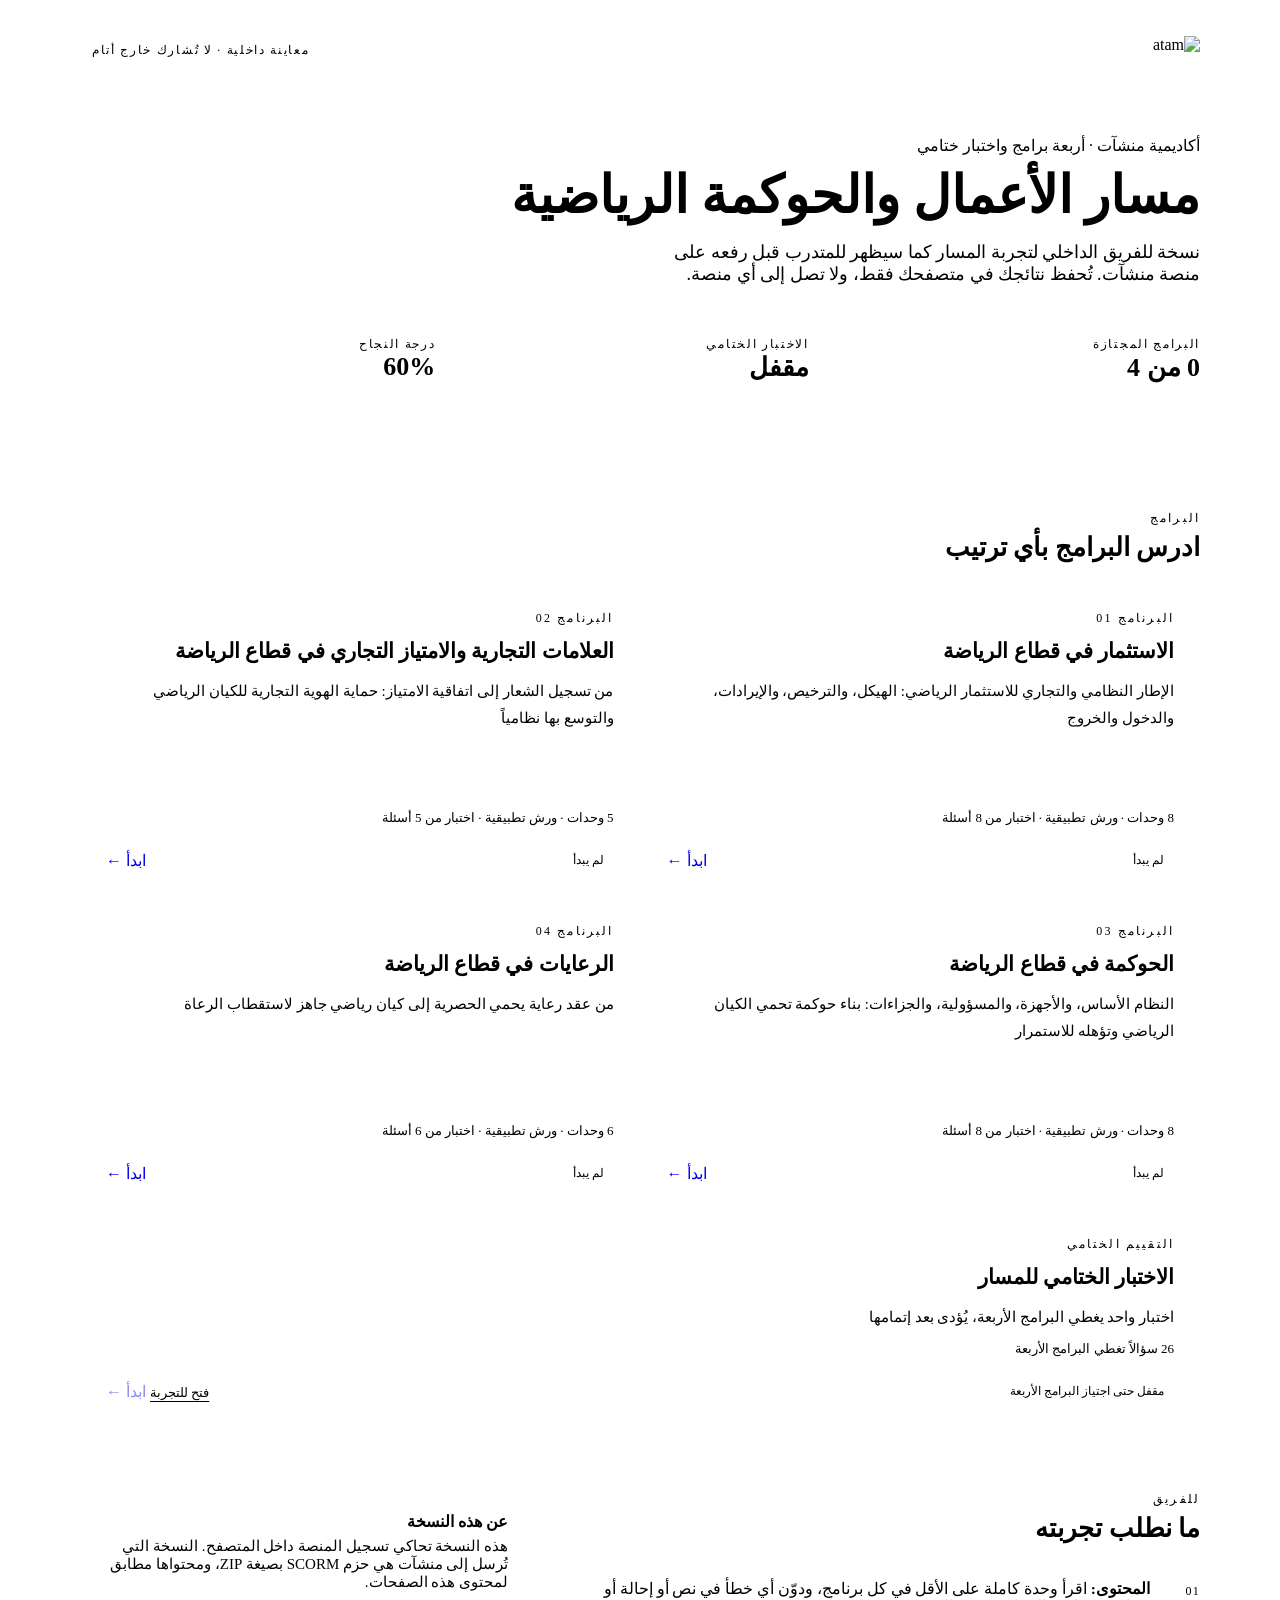
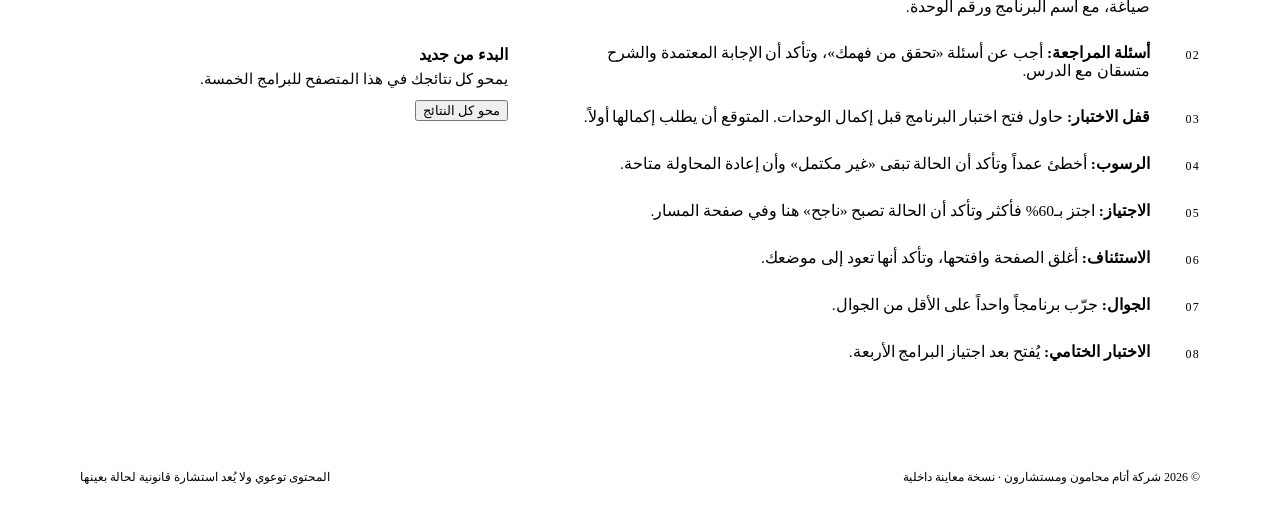
==== index.html @ c855ffda "Add track home page and repository files" ====
<!DOCTYPE html>
<html lang="ar" dir="rtl">
<head>
<meta charset="utf-8">
<meta name="robots" content="noindex,nofollow">
<meta name="viewport" content="width=device-width, initial-scale=1">
<title>مسار الأعمال والحوكمة الرياضية · معاينة داخلية · أتام</title>
<link rel="stylesheet" href="assets/player.css">
<style>
body{background:var(--graphite)}
.wrap{max-width:1120px;margin:0 auto;padding:0 24px}
.hero{position:relative;overflow:hidden;border-bottom:1px solid var(--line);background:var(--ink) center 20%/cover no-repeat}
.hero::before{content:"";position:absolute;inset:0;background:linear-gradient(0deg,var(--graphite) 8%,rgba(6,9,10,.86) 55%,rgba(6,9,10,.6))}
.hero .wrap{position:relative;padding:28px 24px 56px}
.top{display:flex;justify-content:space-between;align-items:center;gap:16px;margin-bottom:72px}
.top img{height:28px}
.flag{font-size:12px;letter-spacing:.14em;color:var(--steel);border:1px solid var(--line-strong);padding:6px 12px}
.hero h1{font-size:clamp(32px,5vw,52px);line-height:1.2;color:var(--mist);margin:10px 0 14px;font-weight:700}
.hero p.lead{font-size:18px;color:var(--steel);max-width:62ch;margin:0}
.sum{display:grid;grid-template-columns:repeat(3,1fr);border-top:1px solid var(--line-soft);border-bottom:1px solid var(--line-soft);margin-top:36px}
.sum div{padding:16px 0 16px 18px}.sum div+div{border-right:1px solid var(--line-soft);padding-right:18px}
.sum b{display:block;font-size:12px;letter-spacing:.14em;color:var(--steel);font-weight:500}
.sum span{font-size:26px;color:var(--mist);font-weight:600}
section.block{padding:56px 0 8px}
.grid{display:grid;grid-template-columns:repeat(2,1fr);gap:1px;background:var(--line);border:1px solid var(--line)}
.card{background:var(--charcoal);padding:26px;display:flex;flex-direction:column;gap:10px;min-height:260px;position:relative}
.card .n{font-size:12px;letter-spacing:.18em;color:var(--steel)}
.card h3{margin:0;font-size:21px;line-height:1.5;color:var(--mist)}
.card p{margin:0;font-size:15px;color:var(--quiet);line-height:1.8}
.card .meta{font-size:13px;color:var(--steel);margin-top:auto}
.card .foot2{display:flex;justify-content:space-between;align-items:center;gap:12px;border-top:1px solid var(--line);padding-top:14px}
.chip{font-size:12px;padding:3px 10px;border:1px solid var(--line-strong);color:var(--quiet)}
.chip.passed{border-color:var(--ok);color:#9cc9b8}
.chip.incomplete{border-color:var(--petroleum);color:#9fbcc5}
.card.exam{grid-column:1 / -1;border-right:2px solid var(--petroleum);min-height:0}
.card.locked .btn.primary{opacity:.45;pointer-events:none}
.unlock{all:unset;cursor:pointer;font-size:13px;color:var(--steel);text-decoration:underline;text-underline-offset:4px}
a.btn{text-decoration:none;display:inline-block}
.checks{counter-reset:c;list-style:none;padding:0;margin:0;border-top:1px solid var(--line)}
.checks li{counter-increment:c;display:grid;grid-template-columns:40px 1fr;gap:10px;padding:14px 0;border-bottom:1px solid var(--line);font-size:15.5px}
.checks li::before{content:counter(c,decimal-leading-zero);color:var(--steel);font-size:12px;letter-spacing:.1em;padding-top:4px}
.checks b{color:var(--mist);font-weight:600}
.two{display:grid;grid-template-columns:1.4fr 1fr;gap:40px}
.note{background:var(--charcoal);border:1px solid var(--line);border-right:2px solid var(--steel);padding:20px 22px;font-size:15px}
.note h4{margin:0 0 6px;color:var(--mist);font-size:16px}
.h2{font-size:12px;letter-spacing:.18em;color:var(--steel);margin:0 0 6px}
.h2b{font-size:26px;color:var(--mist);margin:0 0 22px;font-weight:600}
.pagefoot{margin-top:64px;padding:22px 0;border-top:1px solid var(--line);font-size:12px;color:var(--quiet);display:flex;justify-content:space-between;gap:12px;flex-wrap:wrap}
@media (max-width:860px){.grid,.two{grid-template-columns:1fr}.sum{grid-template-columns:1fr}.sum div+div{border-right:0;border-top:1px solid var(--line-soft);padding-right:0}.top{margin-bottom:40px}}
</style>
</head>
<body>
<header class="hero" id="hero">
  <div class="wrap">
    <div class="top"><img src="assets/img/atam-wordmark-white.png" alt="atam"><span class="flag">معاينة داخلية · لا تُشارك خارج أتام</span></div>
    <div class="eyebrow">أكاديمية منشآت · أربعة برامج واختبار ختامي</div>
    <h1>مسار الأعمال والحوكمة الرياضية</h1>
    <p class="lead">نسخة للفريق الداخلي لتجربة المسار كما سيظهر للمتدرب قبل رفعه على منصة منشآت. تُحفظ نتائجك في متصفحك فقط، ولا تصل إلى أي منصة.</p>
    <div class="sum">
      <div><b>البرامج المجتازة</b><span id="sPassed">0 من 4</span></div>
      <div><b>الاختبار الختامي</b><span id="sExam">مقفل</span></div>
      <div><b>درجة النجاح</b><span>60%</span></div>
    </div>
  </div>
</header>

<main class="wrap">
  <section class="block">
    <div class="h2">البرامج</div>
    <div class="h2b">ادرس البرامج بأي ترتيب</div>
    <div class="grid" id="grid"></div>
  </section>

  <section class="block">
    <div class="two">
      <div>
        <div class="h2">للفريق</div>
        <div class="h2b">ما نطلب تجربته</div>
        <ol class="checks">
          <li><div><b>المحتوى:</b> اقرأ وحدة كاملة على الأقل في كل برنامج، ودوّن أي خطأ في نص أو إحالة أو صياغة، مع اسم البرنامج ورقم الوحدة.</div></li>
          <li><div><b>أسئلة المراجعة:</b> أجب عن أسئلة «تحقق من فهمك»، وتأكد أن الإجابة المعتمدة والشرح متسقان مع الدرس.</div></li>
          <li><div><b>قفل الاختبار:</b> حاول فتح اختبار البرنامج قبل إكمال الوحدات. المتوقع أن يطلب إكمالها أولاً.</div></li>
          <li><div><b>الرسوب:</b> أخطئ عمداً وتأكد أن الحالة تبقى «غير مكتمل» وأن إعادة المحاولة متاحة.</div></li>
          <li><div><b>الاجتياز:</b> اجتز بـ60% فأكثر وتأكد أن الحالة تصبح «ناجح» هنا وفي صفحة المسار.</div></li>
          <li><div><b>الاستئناف:</b> أغلق الصفحة وافتحها، وتأكد أنها تعود إلى موضعك.</div></li>
          <li><div><b>الجوال:</b> جرّب برنامجاً واحداً على الأقل من الجوال.</div></li>
          <li><div><b>الاختبار الختامي:</b> يُفتح بعد اجتياز البرامج الأربعة.</div></li>
        </ol>
      </div>
      <div>
        <div class="note"><h4>عن هذه النسخة</h4>
          هذه النسخة تحاكي تسجيل المنصة داخل المتصفح. النسخة التي تُرسل إلى منشآت هي حزم SCORM بصيغة ZIP، ومحتواها مطابق لمحتوى هذه الصفحات.
        </div>
        <div class="note" style="margin-top:14px"><h4>البدء من جديد</h4>
          يمحو كل نتائجك في هذا المتصفح للبرامج الخمسة.
          <div style="margin-top:12px"><button type="button" class="btn" id="resetAll">محو كل النتائج</button></div>
        </div>
      </div>
    </div>
  </section>

  <footer class="pagefoot">
    <span>© 2026 شركة أتام محامون ومستشارون · نسخة معاينة داخلية</span>
    <span>المحتوى توعوي ولا يُعد استشارة قانونية لحالة بعينها</span>
  </footer>
</main>

<script>
(function(){
  var M = [{"key": "p1", "id": "ATAM-SPORT-P01-INVESTMENT", "title": "الاستثمار في قطاع الرياضة", "num": "01", "tag": "الإطار النظامي والتجاري للاستثمار الرياضي: الهيكل، والترخيص، والإيرادات، والدخول والخروج", "units": 8, "q": 8, "cover": "assets/img/cover-01.jpg"}, {"key": "p2", "id": "ATAM-SPORT-P02-TRADEMARKS", "title": "العلامات التجارية والامتياز التجاري في قطاع الرياضة", "num": "02", "tag": "من تسجيل الشعار إلى اتفاقية الامتياز: حماية الهوية التجارية للكيان الرياضي والتوسع بها نظامياً", "units": 5, "q": 5, "cover": "assets/img/cover-06.jpg"}, {"key": "p3", "id": "ATAM-SPORT-P03-GOVERNANCE", "title": "الحوكمة في قطاع الرياضة", "num": "03", "tag": "النظام الأساس، والأجهزة، والمسؤولية، والجزاءات: بناء حوكمة تحمي الكيان الرياضي وتؤهله للاستمرار", "units": 8, "q": 8, "cover": "assets/img/cover-07.jpg"}, {"key": "p4", "id": "ATAM-SPORT-P04-SPONSORSHIPS", "title": "الرعايات في قطاع الرياضة", "num": "04", "tag": "من عقد رعاية يحمي الحصرية إلى كيان رياضي جاهز لاستقطاب الرعاة", "units": 6, "q": 6, "cover": "assets/img/cover-08.jpg"}, {"key": "exam", "id": "ATAM-SPORT-TRACK-FINAL", "title": "الاختبار الختامي للمسار", "num": "", "tag": "اختبار واحد يغطي البرامج الأربعة، يُؤدى بعد إتمامها", "units": 0, "q": 26, "cover": "assets/img/cover-01.jpg"}];
  var ST = { "not attempted": "لم يبدأ", "incomplete": "قيد الدراسة", "passed": "ناجح", "failed": "لم يجتز" };
  function lms(id){ try { return JSON.parse(localStorage.getItem("atam.preview.lms." + id) || "{}"); } catch(e){ return {}; } }
  function esc(s){ return String(s).replace(/[&<>"]/g, function(c){ return {"&":"&amp;","<":"&lt;",">":"&gt;",'"':"&quot;"}[c]; }); }
  document.getElementById("hero").style.backgroundImage = "url(" + M[0].cover + ")";
  var grid = document.getElementById("grid");
  var progs = M.filter(function(m){ return m.key !== "exam"; }), exam = M.filter(function(m){ return m.key === "exam"; })[0];
  var passed = progs.filter(function(m){ return lms(m.id)["cmi.core.lesson_status"] === "passed"; }).length;
  function card(m, isExam){
    var d = lms(m.id), st = d["cmi.core.lesson_status"] || "not attempted", sc = d["cmi.core.score.raw"];
    var locked = isExam && passed < 4 && st !== "passed";
    var label = st === "passed" ? "مراجعة البرنامج" : (st === "incomplete" ? "متابعة" : "ابدأ");
    var el = document.createElement("article");
    el.className = "card" + (isExam ? " exam" : "") + (locked ? " locked" : "");
    el.innerHTML = '<div class="n">' + (isExam ? "التقييم الختامي" : "البرنامج " + m.num) + '</div>' +
      '<h3>' + esc(m.title) + '</h3><p>' + esc(m.tag) + '</p>' +
      '<div class="meta">' + (isExam ? m.q + " سؤالاً تغطي البرامج الأربعة" : m.units + " وحدات · ورش تطبيقية · اختبار من " + m.q + " أسئلة") + '</div>' +
      '<div class="foot2"><span class="chip ' + st + '">' + (locked ? "مقفل حتى اجتياز البرامج الأربعة" : (ST[st] || st) + (sc ? " · " + sc + "%" : "")) + '</span>' +
      '<span>' + (locked ? '<button type="button" class="unlock">فتح للتجربة</button> ' : '') + '<a class="btn primary" href="' + m.key + '/">' + label + ' <span class="arr">←</span></a></span></div>';
    if (locked) el.querySelector(".unlock").onclick = function(){ location.href = m.key + "/"; };
    return el;
  }
  progs.forEach(function(m){ grid.appendChild(card(m, false)); });
  grid.appendChild(card(exam, true));
  document.getElementById("sPassed").textContent = passed + " من 4";
  var es = lms(exam.id)["cmi.core.lesson_status"];
  document.getElementById("sExam").textContent = es === "passed" ? "ناجح" : (passed === 4 ? "متاح" : "مقفل");
  document.getElementById("resetAll").onclick = function(){
    M.forEach(function(m){ try { localStorage.removeItem("atam.preview.lms." + m.id); localStorage.removeItem("atam." + m.id); } catch(e){} });
    location.reload();
  };
})();
</script>
</body>
</html>
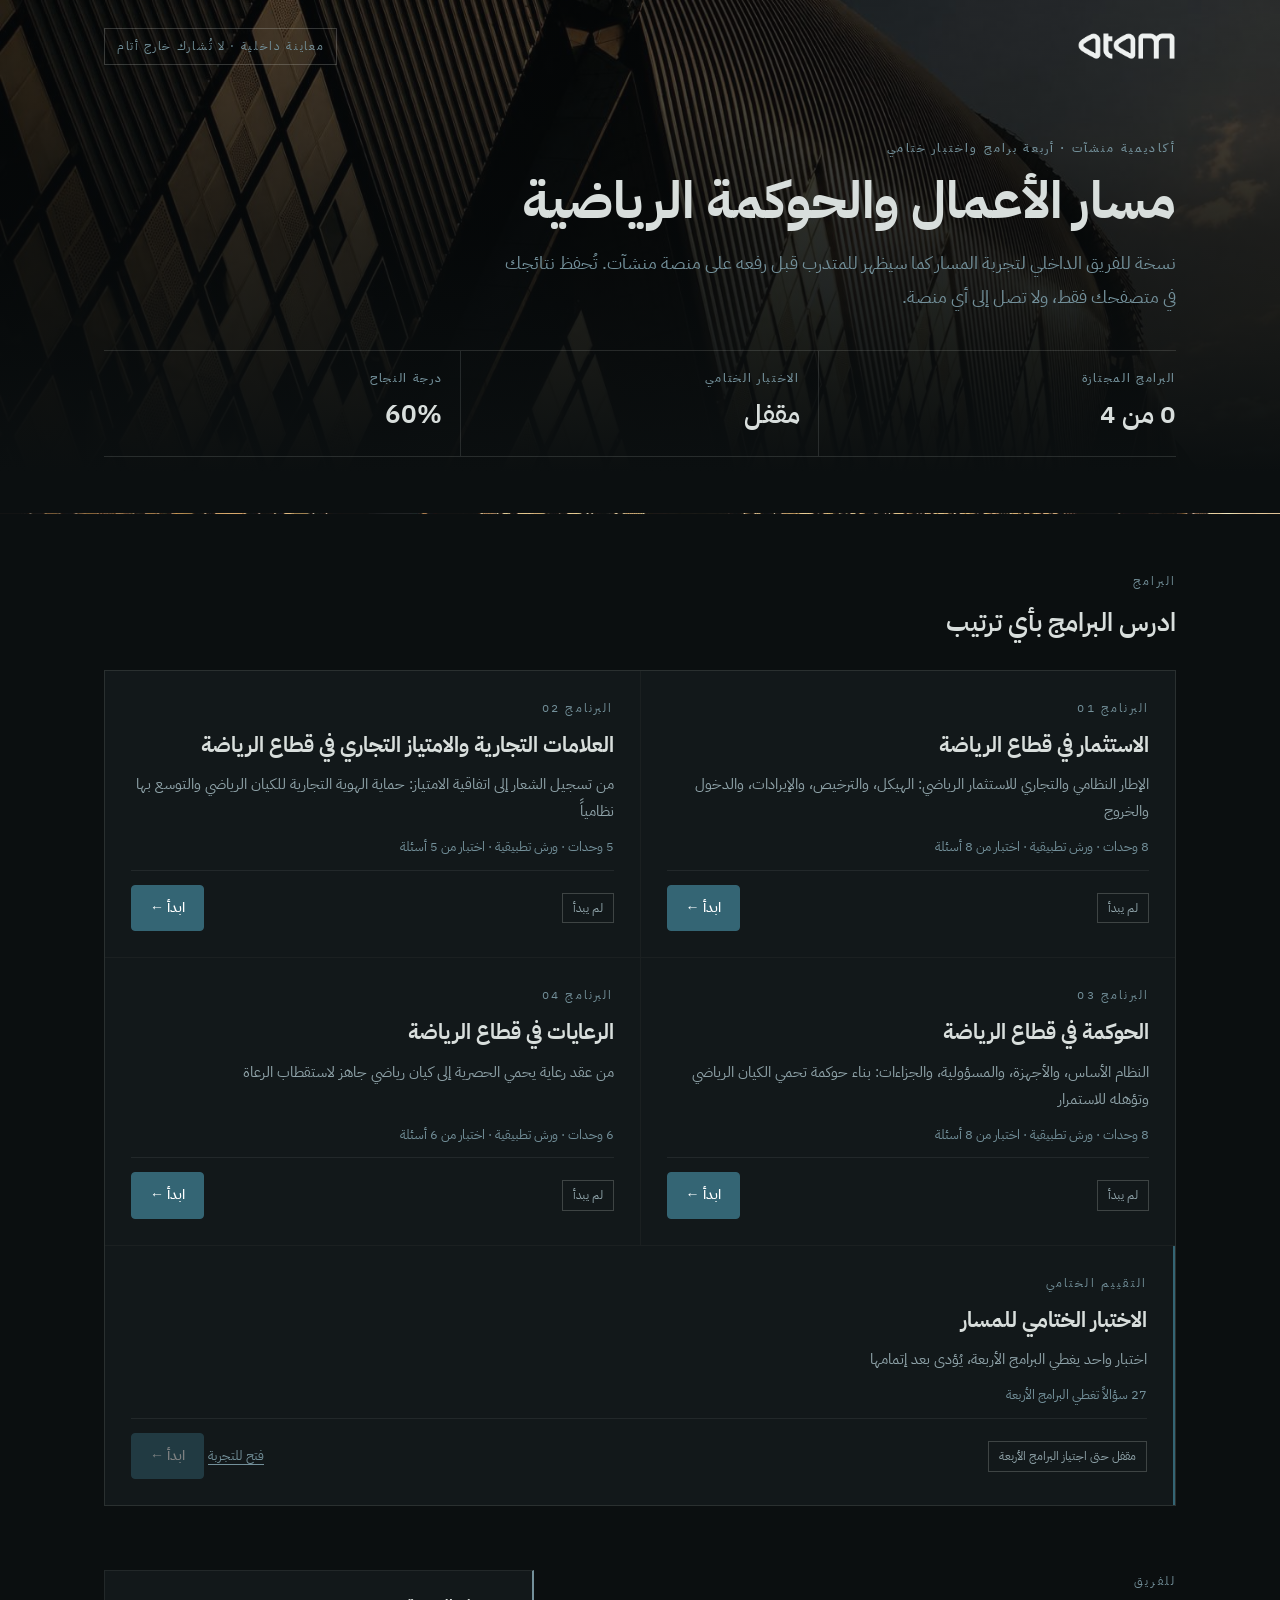
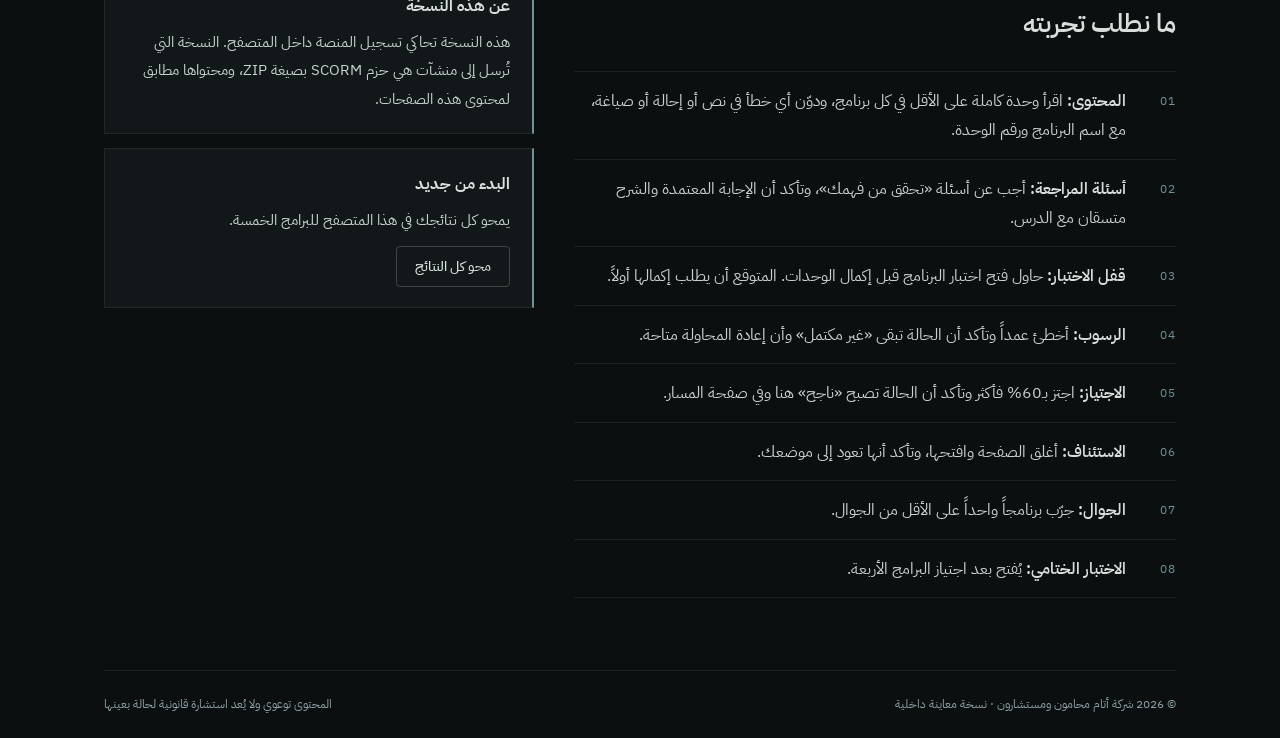
==== commit 2b68f670: "v1.1: index" ====
--- a/index.html
+++ b/index.html
@@ -107,7 +107,7 @@
 
 <script>
 (function(){
-  var M = [{"key": "p1", "id": "ATAM-SPORT-P01-INVESTMENT", "title": "الاستثمار في قطاع الرياضة", "num": "01", "tag": "الإطار النظامي والتجاري للاستثمار الرياضي: الهيكل، والترخيص، والإيرادات، والدخول والخروج", "units": 8, "q": 8, "cover": "assets/img/cover-01.jpg"}, {"key": "p2", "id": "ATAM-SPORT-P02-TRADEMARKS", "title": "العلامات التجارية والامتياز التجاري في قطاع الرياضة", "num": "02", "tag": "من تسجيل الشعار إلى اتفاقية الامتياز: حماية الهوية التجارية للكيان الرياضي والتوسع بها نظامياً", "units": 5, "q": 5, "cover": "assets/img/cover-06.jpg"}, {"key": "p3", "id": "ATAM-SPORT-P03-GOVERNANCE", "title": "الحوكمة في قطاع الرياضة", "num": "03", "tag": "النظام الأساس، والأجهزة، والمسؤولية، والجزاءات: بناء حوكمة تحمي الكيان الرياضي وتؤهله للاستمرار", "units": 8, "q": 8, "cover": "assets/img/cover-07.jpg"}, {"key": "p4", "id": "ATAM-SPORT-P04-SPONSORSHIPS", "title": "الرعايات في قطاع الرياضة", "num": "04", "tag": "من عقد رعاية يحمي الحصرية إلى كيان رياضي جاهز لاستقطاب الرعاة", "units": 6, "q": 6, "cover": "assets/img/cover-08.jpg"}, {"key": "exam", "id": "ATAM-SPORT-TRACK-FINAL", "title": "الاختبار الختامي للمسار", "num": "", "tag": "اختبار واحد يغطي البرامج الأربعة، يُؤدى بعد إتمامها", "units": 0, "q": 26, "cover": "assets/img/cover-01.jpg"}];
+  var M = [{"key": "p1", "id": "ATAM-SPORT-P01-INVESTMENT", "title": "الاستثمار في قطاع الرياضة", "num": "01", "tag": "الإطار النظامي والتجاري للاستثمار الرياضي: الهيكل، والترخيص، والإيرادات، والدخول والخروج", "units": 8, "q": 8, "cover": "assets/img/cover-01.jpg"}, {"key": "p2", "id": "ATAM-SPORT-P02-TRADEMARKS", "title": "العلامات التجارية والامتياز التجاري في قطاع الرياضة", "num": "02", "tag": "من تسجيل الشعار إلى اتفاقية الامتياز: حماية الهوية التجارية للكيان الرياضي والتوسع بها نظامياً", "units": 5, "q": 5, "cover": "assets/img/cover-06.jpg"}, {"key": "p3", "id": "ATAM-SPORT-P03-GOVERNANCE", "title": "الحوكمة في قطاع الرياضة", "num": "03", "tag": "النظام الأساس، والأجهزة، والمسؤولية، والجزاءات: بناء حوكمة تحمي الكيان الرياضي وتؤهله للاستمرار", "units": 8, "q": 8, "cover": "assets/img/cover-07.jpg"}, {"key": "p4", "id": "ATAM-SPORT-P04-SPONSORSHIPS", "title": "الرعايات في قطاع الرياضة", "num": "04", "tag": "من عقد رعاية يحمي الحصرية إلى كيان رياضي جاهز لاستقطاب الرعاة", "units": 6, "q": 6, "cover": "assets/img/cover-08.jpg"}, {"key": "exam", "id": "ATAM-SPORT-TRACK-FINAL", "title": "الاختبار الختامي للمسار", "num": "", "tag": "اختبار واحد يغطي البرامج الأربعة، يُؤدى بعد إتمامها", "units": 0, "q": 27, "cover": "assets/img/cover-01.jpg"}];
   var ST = { "not attempted": "لم يبدأ", "incomplete": "قيد الدراسة", "passed": "ناجح", "failed": "لم يجتز" };
   function lms(id){ try { return JSON.parse(localStorage.getItem("atam.preview.lms." + id) || "{}"); } catch(e){ return {}; } }
   function esc(s){ return String(s).replace(/[&<>"]/g, function(c){ return {"&":"&amp;","<":"&lt;",">":"&gt;",'"':"&quot;"}[c]; }); }
--- a/assets/player.css
+++ b/assets/player.css
@@ -0,0 +1,174 @@
+/* ATAM learning player. Fonts and images ship inside the package; no external requests. */
+@font-face{font-family:"Plex Arabic";src:url(fonts/ibm-plex-sans-arabic-arabic-400-normal.woff2) format("woff2");font-weight:400;font-display:swap;unicode-range:U+0600-06FF,U+0750-077F,U+0870-088E,U+0890-0891,U+0897-08E1,U+08E3-08FF,U+200C-200E,U+2010-2011,U+204F,U+2E41,U+FB50-FDFF,U+FE70-FE74,U+FE76-FEFC}
+@font-face{font-family:"Plex Arabic";src:url(fonts/ibm-plex-sans-arabic-arabic-500-normal.woff2) format("woff2");font-weight:500;font-display:swap;unicode-range:U+0600-06FF,U+0750-077F,U+0870-088E,U+0890-0891,U+0897-08E1,U+08E3-08FF,U+200C-200E,U+2010-2011,U+204F,U+2E41,U+FB50-FDFF,U+FE70-FE74,U+FE76-FEFC}
+@font-face{font-family:"Plex Arabic";src:url(fonts/ibm-plex-sans-arabic-arabic-600-normal.woff2) format("woff2");font-weight:600;font-display:swap;unicode-range:U+0600-06FF,U+0750-077F,U+0870-088E,U+0890-0891,U+0897-08E1,U+08E3-08FF,U+200C-200E,U+2010-2011,U+204F,U+2E41,U+FB50-FDFF,U+FE70-FE74,U+FE76-FEFC}
+@font-face{font-family:"Plex Arabic";src:url(fonts/ibm-plex-sans-arabic-arabic-700-normal.woff2) format("woff2");font-weight:700;font-display:swap;unicode-range:U+0600-06FF,U+0750-077F,U+0870-088E,U+0890-0891,U+0897-08E1,U+08E3-08FF,U+200C-200E,U+2010-2011,U+204F,U+2E41,U+FB50-FDFF,U+FE70-FE74,U+FE76-FEFC}
+@font-face{font-family:"Plex Arabic";src:url(fonts/ibm-plex-sans-arabic-latin-400-normal.woff2) format("woff2");font-weight:400;font-display:swap;unicode-range:U+0000-00FF,U+0131,U+0152-0153,U+02BB-02BC,U+02C6,U+02DA,U+02DC,U+2000-206F,U+20AC,U+2122,U+2191,U+2193,U+2212,U+2215,U+FEFF,U+FFFD}
+@font-face{font-family:"Plex Arabic";src:url(fonts/ibm-plex-sans-arabic-latin-500-normal.woff2) format("woff2");font-weight:500;font-display:swap;unicode-range:U+0000-00FF,U+0131,U+0152-0153,U+02BB-02BC,U+02C6,U+02DA,U+02DC,U+2000-206F,U+20AC,U+2122,U+2191,U+2193,U+2212,U+2215,U+FEFF,U+FFFD}
+@font-face{font-family:"Plex Arabic";src:url(fonts/ibm-plex-sans-arabic-latin-600-normal.woff2) format("woff2");font-weight:600;font-display:swap;unicode-range:U+0000-00FF,U+0131,U+0152-0153,U+02BB-02BC,U+02C6,U+02DA,U+02DC,U+2000-206F,U+20AC,U+2122,U+2191,U+2193,U+2212,U+2215,U+FEFF,U+FFFD}
+@font-face{font-family:"Plex Arabic";src:url(fonts/ibm-plex-sans-arabic-latin-700-normal.woff2) format("woff2");font-weight:700;font-display:swap;unicode-range:U+0000-00FF,U+0131,U+0152-0153,U+02BB-02BC,U+02C6,U+02DA,U+02DC,U+2000-206F,U+20AC,U+2122,U+2191,U+2193,U+2212,U+2215,U+FEFF,U+FFFD}
+
+:root{
+  --ink:#06090a; --graphite:#0b0f10; --charcoal:#12181a; --stone:#222a2c;
+  --petroleum:#346574; --petroleum-hi:#4a8394; --steel:#73909a; --mist:#d8dedc; --paper:#eef1f0;
+  --text:#c9d1cf; --quiet:#8fa3a9;
+  --line:rgba(216,222,220,.08); --line-soft:rgba(216,222,220,.14); --line-strong:rgba(216,222,220,.22);
+  --ok:#5f9a86; --ok-bg:rgba(95,154,134,.10); --bad:#b0736c; --bad-bg:rgba(176,115,108,.10);
+  --ease:cubic-bezier(.4,0,.2,1);
+  --side:328px;
+}
+*{box-sizing:border-box}
+html,body{margin:0;height:100%}
+body{background:var(--graphite);color:var(--text);font-family:"Plex Arabic","Segoe UI",Tahoma,Arial,sans-serif;
+  font-size:17px;line-height:1.9;direction:rtl;text-align:right;-webkit-font-smoothing:antialiased;
+  font-variant-numeric:tabular-nums}
+a{color:var(--mist);text-decoration-color:var(--petroleum);text-underline-offset:4px}
+button{font-family:inherit}
+:focus-visible{outline:3px solid rgba(52,101,116,.55);outline-offset:2px}
+
+/* ---------- Layout ---------- */
+#app{display:flex;min-height:100vh}
+#side{width:var(--side);flex:0 0 var(--side);background:var(--ink);border-left:1px solid var(--line);
+  height:100vh;position:sticky;top:0;display:flex;flex-direction:column}
+.side-head{padding:22px 22px 18px;border-bottom:1px solid var(--line)}
+.side-head img{height:26px;display:block;margin-bottom:18px}
+.eyebrow{font-size:12px;letter-spacing:.18em;font-weight:500;color:var(--steel);text-transform:uppercase}
+.side-title{font-size:17px;font-weight:600;color:var(--mist);line-height:1.5;margin:6px 0 14px}
+.progress{height:2px;background:var(--stone);position:relative}
+.progress i{position:absolute;inset:0 0 0 auto;width:0;background:var(--petroleum);transition:width .36s var(--ease)}
+.progress-label{display:flex;justify-content:space-between;font-size:12px;color:var(--quiet);margin-top:8px}
+#toc{list-style:none;margin:0;padding:10px 0 24px;overflow-y:auto;flex:1}
+#toc li button{all:unset;box-sizing:border-box;display:flex;gap:12px;align-items:flex-start;width:100%;
+  padding:11px 22px;cursor:pointer;font-size:14.5px;line-height:1.6;color:var(--quiet);border-right:2px solid transparent;
+  transition:background .2s var(--ease),color .2s var(--ease)}
+#toc li button:hover{background:rgba(52,101,116,.08);color:var(--mist)}
+#toc li button[aria-current="true"]{color:var(--mist);background:rgba(52,101,116,.12);border-right-color:var(--petroleum)}
+#toc .idx{flex:0 0 26px;font-size:12px;letter-spacing:.08em;color:var(--steel);padding-top:2px}
+#toc .dot{flex:0 0 8px;width:8px;height:8px;margin-top:9px;border:1px solid var(--line-strong);margin-right:auto}
+#toc .done .dot{background:var(--petroleum);border-color:var(--petroleum)}
+#toc .sep{padding:16px 22px 6px;font-size:11px;letter-spacing:.18em;color:var(--steel)}
+
+#main{flex:1;min-width:0;display:flex;flex-direction:column}
+.topbar{position:sticky;top:0;z-index:5;display:flex;align-items:center;gap:12px;padding:12px 28px;
+  background:rgba(11,15,16,.92);backdrop-filter:blur(6px);border-bottom:1px solid var(--line)}
+.topbar .crumb{font-size:13px;color:var(--quiet);flex:1;white-space:nowrap;overflow:hidden;text-overflow:ellipsis}
+#menuBtn{display:none}
+.btn{appearance:none;border:1px solid var(--line-strong);background:transparent;color:var(--mist);font-size:14px;font-weight:500;
+  padding:9px 18px;border-radius:4px;cursor:pointer;transition:border-color .2s var(--ease),background .2s var(--ease),transform .2s var(--ease)}
+.btn:hover{border-color:var(--steel);background:rgba(216,222,220,.04)}
+.btn.primary{background:var(--petroleum);border-color:var(--petroleum);color:#fff}
+.btn.primary:hover{background:var(--petroleum-hi);border-color:var(--petroleum-hi)}
+.btn[disabled]{opacity:.4;cursor:default}
+.btn .arr{display:inline-block;transition:transform .2s var(--ease)}
+.btn:hover .arr{transform:translateX(-3px)}
+
+#view{flex:1;padding:56px 28px 40px}
+.page{max-width:760px;margin:0 auto}
+.pager{max-width:760px;margin:56px auto 0;display:flex;justify-content:space-between;gap:12px;border-top:1px solid var(--line);padding-top:24px}
+
+/* ---------- Cover ---------- */
+.cover{position:relative;min-height:calc(100vh - 57px);display:flex;align-items:flex-end;margin:-56px -28px -40px;
+  background:var(--ink) center/cover no-repeat;overflow:hidden}
+.cover::before{content:"";position:absolute;inset:0;background:linear-gradient(0deg,var(--ink) 18%,rgba(6,9,10,.82) 50%,rgba(6,9,10,.55) 100%)}
+.cover::after{content:"";position:absolute;inset:auto auto -30% -20%;width:70%;height:80%;
+  background:radial-gradient(closest-side,rgba(52,101,116,.28),transparent);pointer-events:none}
+.cover-in{position:relative;z-index:1;width:100%;max-width:980px;margin:0 auto;padding:64px 48px 56px}
+.cover .num{font-size:12px;letter-spacing:.18em;color:var(--steel);margin-bottom:18px}
+.cover h1{font-size:clamp(32px,5vw,54px);line-height:1.2;letter-spacing:-.01em;color:var(--mist);font-weight:700;margin:0 0 14px;max-width:16ch}
+.cover .tag{font-size:18px;color:var(--steel);margin:0 0 36px;max-width:56ch}
+.facts{display:grid;grid-template-columns:repeat(3,1fr);border-top:1px solid var(--line-soft);border-bottom:1px solid var(--line-soft);margin-bottom:36px}
+.facts div{padding:16px 0 16px 18px}
+.facts div+div{border-right:1px solid var(--line-soft);padding-right:18px}
+.facts b{display:block;font-size:12px;letter-spacing:.14em;font-weight:500;color:var(--steel);margin-bottom:4px}
+.facts span{font-size:15px;color:var(--mist);line-height:1.6}
+.cover .row{display:flex;gap:12px;flex-wrap:wrap;align-items:center}
+.cover .partner{margin-top:40px;font-size:13px;color:var(--quiet);display:flex;gap:14px;align-items:center}
+.cover .partner img{height:22px;opacity:.9}
+.brackets{position:absolute;inset:28px;pointer-events:none;z-index:1}
+.brackets::before,.brackets::after{content:"";position:absolute;width:28px;height:28px;border-color:var(--petroleum);border-style:solid}
+.brackets::before{top:0;right:0;border-width:1px 1px 0 0}
+.brackets::after{bottom:0;left:0;border-width:0 0 1px 1px}
+
+/* ---------- Lesson typography ---------- */
+.lesson-head{margin-bottom:40px;padding-bottom:28px;border-bottom:1px solid var(--line)}
+.lesson-head .eyebrow{margin-bottom:10px;display:block}
+.lesson-head h1{font-size:clamp(26px,3.4vw,36px);line-height:1.35;color:var(--mist);font-weight:700;margin:0}
+.content p{margin:0 0 1.1em}
+.content strong{color:var(--mist);font-weight:600}
+.content h3.sec-h3{font-size:22px;line-height:1.5;color:var(--mist);font-weight:600;margin:52px 0 16px;padding-top:22px;border-top:1px solid var(--line)}
+.content h3.sec-h3:first-child{margin-top:0;border-top:0;padding-top:0}
+.content h4.sec-h4{font-size:18px;color:var(--mist);font-weight:600;margin:32px 0 10px}
+.content ul.doc-list{list-style:none;margin:0 0 1.3em;padding:0}
+.content ul.doc-list li{position:relative;padding:6px 20px 6px 0}
+.content ul.doc-list li::before{content:"";position:absolute;right:0;top:19px;width:6px;height:6px;background:var(--petroleum)}
+.content ul:not(.doc-list){padding-right:22px}
+.content .workshop-title{font-size:21px;color:var(--mist);margin:48px 0 12px;padding:14px 18px;border-right:2px solid var(--petroleum);background:var(--charcoal)}
+
+.callout{margin:26px 0;padding:18px 22px;background:var(--charcoal);border:1px solid var(--line);border-right:2px solid var(--steel);border-radius:2px}
+.callout-label{font-size:12px;letter-spacing:.16em;font-weight:600;color:var(--steel);margin-bottom:6px}
+.callout-body{font-size:16px;line-height:1.85}
+.callout-tip{border-right-color:var(--petroleum)}
+.callout-tip .callout-label{color:var(--petroleum-hi)}
+
+.table-wrap{margin:26px 0;overflow-x:auto;border:1px solid var(--line-soft)}
+table.data-table{width:100%;border-collapse:collapse;font-size:15px;line-height:1.75;min-width:520px}
+.data-table th{background:var(--charcoal);color:var(--mist);font-weight:600;text-align:right;padding:12px 14px;border-bottom:1px solid var(--line-strong)}
+.data-table td{padding:12px 14px;border-top:1px solid var(--line);vertical-align:top}
+.data-table tr:nth-child(even) td{background:rgba(216,222,220,.02)}
+
+/* ---------- Knowledge checks ---------- */
+.inline-quiz-wrap{margin:44px 0;border:1px solid var(--line-soft);background:var(--charcoal)}
+.inline-quiz-heading{margin:0;padding:14px 22px;font-size:12px;letter-spacing:.18em;font-weight:600;color:var(--steel);border-bottom:1px solid var(--line)}
+.kq{padding:22px}
+.kq+.kq{border-top:1px solid var(--line)}
+.q-text{color:var(--mist);font-weight:500;margin:0 0 14px;line-height:1.8}
+.q-num{display:inline-block;font-size:12px;letter-spacing:.14em;color:var(--steel);margin-bottom:6px}
+.opts{display:grid;gap:8px}
+.opt{all:unset;box-sizing:border-box;display:flex;gap:12px;align-items:flex-start;padding:12px 14px;border:1px solid var(--line-soft);
+  cursor:pointer;font-size:15.5px;line-height:1.7;color:var(--text);transition:border-color .2s var(--ease),background .2s var(--ease)}
+.opt:hover{border-color:var(--steel)}
+.opt .k{flex:0 0 24px;height:24px;border:1px solid var(--line-strong);display:grid;place-items:center;font-size:12px;color:var(--steel)}
+.opt[aria-checked="true"]{border-color:var(--petroleum);background:rgba(52,101,116,.10)}
+.opt[aria-checked="true"] .k{background:var(--petroleum);border-color:var(--petroleum);color:#fff}
+.opt.is-right{border-color:var(--ok);background:var(--ok-bg)}
+.opt.is-wrong{border-color:var(--bad);background:var(--bad-bg)}
+.opt[aria-disabled="true"]{cursor:default}
+.fb{margin-top:14px;padding:14px 16px;font-size:15px;line-height:1.8;border-right:2px solid var(--ok);background:var(--ok-bg)}
+.fb.no{border-right-color:var(--bad);background:var(--bad-bg)}
+.fb b{color:var(--mist);display:block;margin-bottom:4px;font-weight:600}
+.kq .actions{margin-top:14px;display:flex;gap:10px}
+
+/* ---------- Test ---------- */
+.test-intro{padding:22px;border:1px solid var(--line-soft);background:var(--charcoal);margin-bottom:28px}
+.test-q{padding:26px 0;border-top:1px solid var(--line)}
+.result{margin:32px 0;padding:28px;border:1px solid var(--line-soft);background:var(--charcoal);display:grid;grid-template-columns:auto 1fr;gap:28px;align-items:center}
+.result .score{font-size:56px;font-weight:700;color:var(--mist);line-height:1}
+.result .score small{font-size:18px;color:var(--steel);font-weight:500}
+.result h2{margin:0 0 6px;font-size:21px;color:var(--mist)}
+.result p{margin:0;color:var(--quiet)}
+.result.pass{border-right:2px solid var(--ok)}
+.result.fail{border-right:2px solid var(--bad)}
+.notice{font-size:14px;color:var(--quiet);border-right:2px solid var(--stone);padding:4px 14px;margin:18px 0}
+
+/* ---------- Footer ---------- */
+.foot{padding:18px 28px;border-top:1px solid var(--line);font-size:12px;color:var(--quiet);display:flex;justify-content:space-between;gap:12px;flex-wrap:wrap}
+
+/* ---------- Responsive ---------- */
+@media (max-width:980px){
+  #side{position:fixed;right:0;top:0;z-index:20;transform:translateX(100%);transition:transform .36s var(--ease);width:min(86vw,340px)}
+  #side.open{transform:none;box-shadow:-20px 0 60px rgba(0,0,0,.5)}
+  #menuBtn{display:inline-flex}
+  #view{padding:36px 18px 32px}
+  .cover{margin:-36px -18px -32px}
+  .cover-in{padding:48px 24px 40px}
+  .facts{grid-template-columns:1fr}
+  .facts div+div{border-right:0;border-top:1px solid var(--line-soft);padding-right:0}
+  .result{grid-template-columns:1fr}
+  .topbar{padding:10px 16px}
+}
+#scrim{display:none}
+@media (max-width:980px){#scrim.show{display:block;position:fixed;inset:0;background:rgba(0,0,0,.5);z-index:15}}
+@media print{#side,.topbar,.pager,.foot{display:none}body{background:#fff;color:#111}}
+@media (prefers-reduced-motion:reduce){*{transition:none!important}}
+
+h1[tabindex="-1"]:focus{outline:none}
